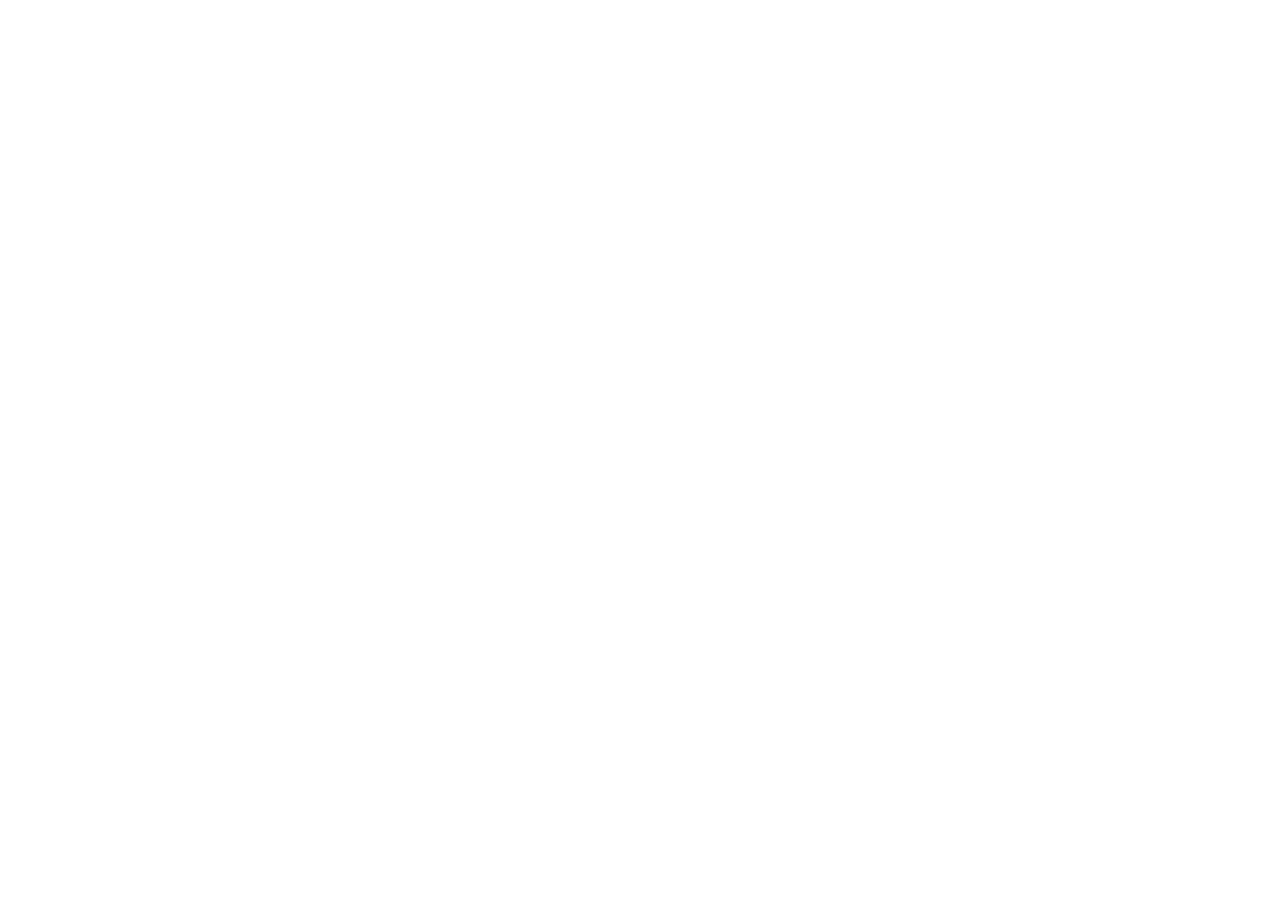
==== Landing Page/index.html @ a203ac1f "first commit" ====
<!DOCTYPE html>
<html lang="en">
<head>
<meta charset="UTF-8">
<meta name="viewport" content="width=device-width, initial-scale=1.0">
<meta http-equiv="X-UA-Compatible" content="ie=edge">
<meta name="Description" content="Enter your description here"/>
<link rel="stylesheet" href="https://cdnjs.cloudflare.com/ajax/libs/twitter-bootstrap/5.1.0/css/bootstrap.min.css">
<link rel="stylesheet" href="https://cdnjs.cloudflare.com/ajax/libs/font-awesome/5.15.4/css/all.min.css">
<link rel="stylesheet" href="assets/css/style.css">
<title>Title</title>
</head>
<body class="bg-white">
    <!-- Main Container -->
    <div class="container">

    <!-- Nav Bar and Header -->

        <!-- Nav Bar -->
        <div class="row">

        </div>

        <div class="row">
            <!-- Focus on your business -->
            <div class="col">

            </div>

            <!-- Icons -->
            <div class="col">

            </div>
        
        

        </div>



    <!-- Main Content -->
        <!-- Double Tap -->
        <div class="row">


        </div>

        <!-- Payments -->
        <div class="row">


        </div>

        <!-- Solutions -->
        <div class="row">


        </div>


    <!-- Footer -->

        <div class="row">


        </div>

        

    </div>

<script src="https://cdnjs.cloudflare.com/ajax/libs/popper.js/2.9.2/umd/popper.min.js"></script>
<script src="https://cdnjs.cloudflare.com/ajax/libs/twitter-bootstrap/5.1.0/js/bootstrap.min.js"></script>
</body>
</html>
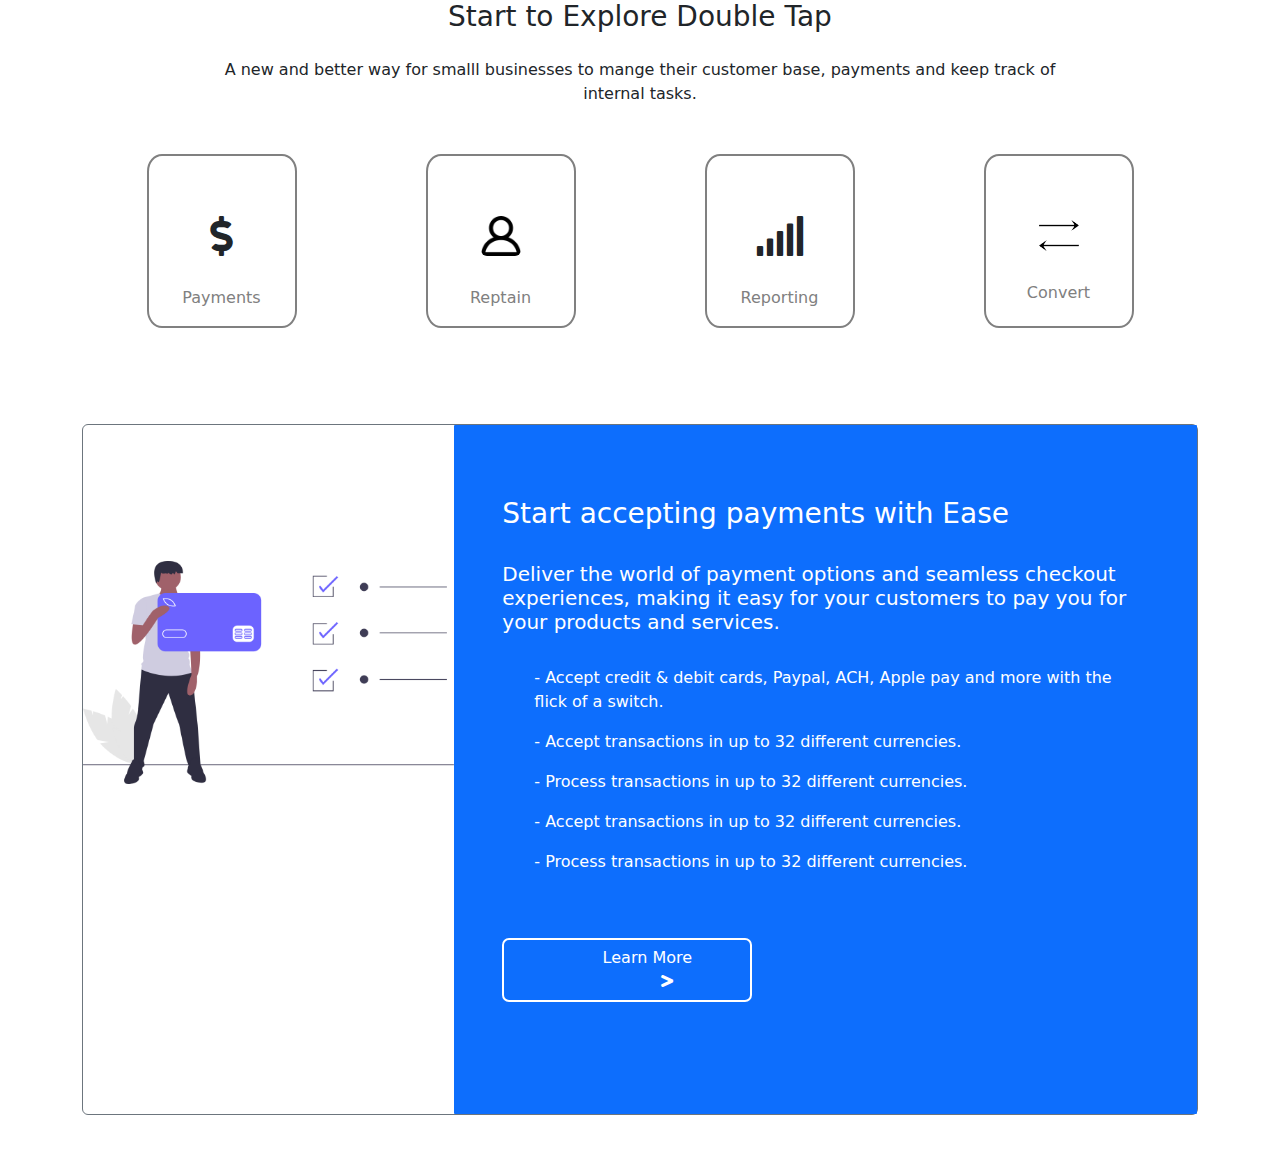
==== commit 1d657638: "first part done" ====
--- a/Landing Page/index.html
+++ b/Landing Page/index.html
@@ -8,7 +8,8 @@
 <link rel="stylesheet" href="https://cdnjs.cloudflare.com/ajax/libs/twitter-bootstrap/5.1.0/css/bootstrap.min.css">
 <link rel="stylesheet" href="https://cdnjs.cloudflare.com/ajax/libs/font-awesome/5.15.4/css/all.min.css">
 <link rel="stylesheet" href="assets/css/style.css">
-<title>Title</title>
+<link rel="stylesheet" href="landing-main.css">
+<title>Landing Page</title>
 </head>
 <body class="bg-white">
     <!-- Main Container -->
@@ -41,7 +42,52 @@
     <!-- Main Content -->
         <!-- Double Tap -->
         <div class="row">
+            <div class="col d-flex justify-content-center align-items-center flex-column">
+                <h3 class="mb-4">Start to Explore Double Tap</h3>
+                <p class="w-75 text-center mb-5">A new and better way for smalll businesses to mange their customer base, payments and keep track of internal tasks.</p>
+                <div class="d-flex justify-content-around w-100 mb-5">
+                    <div class="icon-container d-flex flex-column align-items-center justify-content-center">
+                        <i class="fas fa-dollar-sign main-fa-icon"></i>
+                        <p class="">Payments</p>
+                    </div>
+                    <div class="icon-container d-flex flex-column align-items-center justify-content-center">
+                        <img class="rounded main-icon" src="images/person.png">
+                        <p class="">Reptain</p>
+                    </div>
 
+                    <div class="icon-container d-flex flex-column align-items-center justify-content-center">
+                        <i class="fas fa-signal main-fa-icon"></i>
+                        <p class="">Reporting</p>
+                    </div>
+
+                    <div class="icon-container d-flex flex-column align-items-center justify-content-center">
+                        <img class="rounded main-icon" src="images/arrow.png">
+                        <p class="">Convert</p>
+                    </div>
+                </div>
+                <div class="d-flex justify-content-center mt-5 rounded border border-secondary h-100">
+                    <div class="b-2 col-4 h-100 mt-5 pt-5">
+                        <img class="main-l-picture w-100" src="images/cc.png">
+                    </div>
+                    <div class="main-test col-8 bg-primary text-white p-5">
+                        <h3 class="py-4">Start accepting payments with Ease</h3>
+                        <h5 class="pb-4">Deliver the world of payment options and seamless checkout experiences, making it easy for your customers to pay you for your products and services.</h5>
+                        <ul class="main-list mb-5">
+                            <li><p>- Accept credit & debit cards, Paypal, ACH, Apple pay and more with the flick of a switch.</p></li>
+                            <li><p>- Accept transactions in up to 32 different currencies.</p></li>
+                            <li><p>- Process transactions in up to 32 different currencies.</p></li>
+                            <li><p>- Accept transactions in up to 32 different currencies.</p></li>
+                            <li><p>- Process transactions in up to 32 different currencies.</p></li>
+                        </ul>
+                        <div class="pt-3 mb-3">
+                            <button type="button" class="main-word-btn btn border-white text-white mb-5"><span class="main-word-index">Learn More</span> <i class="main-btn fas fa-greater-than"></i></button>
+                        </div>
+
+                    </div>
+                </div>
+
+                
+            </div>
 
         </div>
 
--- a/Landing Page/landing-main.css
+++ b/Landing Page/landing-main.css
@@ -0,0 +1,50 @@
+* {
+    box-sizing: border-box;
+}
+
+.main-icon {
+    object-fit: contain;
+    width: 40px;
+}
+
+.icon-container {
+    width: 150px;
+    border: 2px solid gray;
+    border-radius: 10%;
+}
+.icon-container img, .main-fa-icon {
+    margin-top: 60px;
+    margin-bottom: 30px;
+}
+.icon-container p {
+    color: gray;
+}
+.main-fa-icon {
+    font-size: 40px;
+}
+
+.main-l-picture {
+    margin-top: 40px;
+}
+
+.main-test {
+    border-radius: 1px;
+}
+.main-btn {
+    z-index:0;
+    margin-left: 80px;
+}
+.main-word-btn {
+    text-align: center;
+    width: 250px;
+    border:2px solid white;
+    border-radius: 7px;
+}
+.main-word-index {
+    margin-left: 40px;
+    z-index: 1;
+}
+.main-list {
+    list-style-type: none;
+    margin: 0;
+}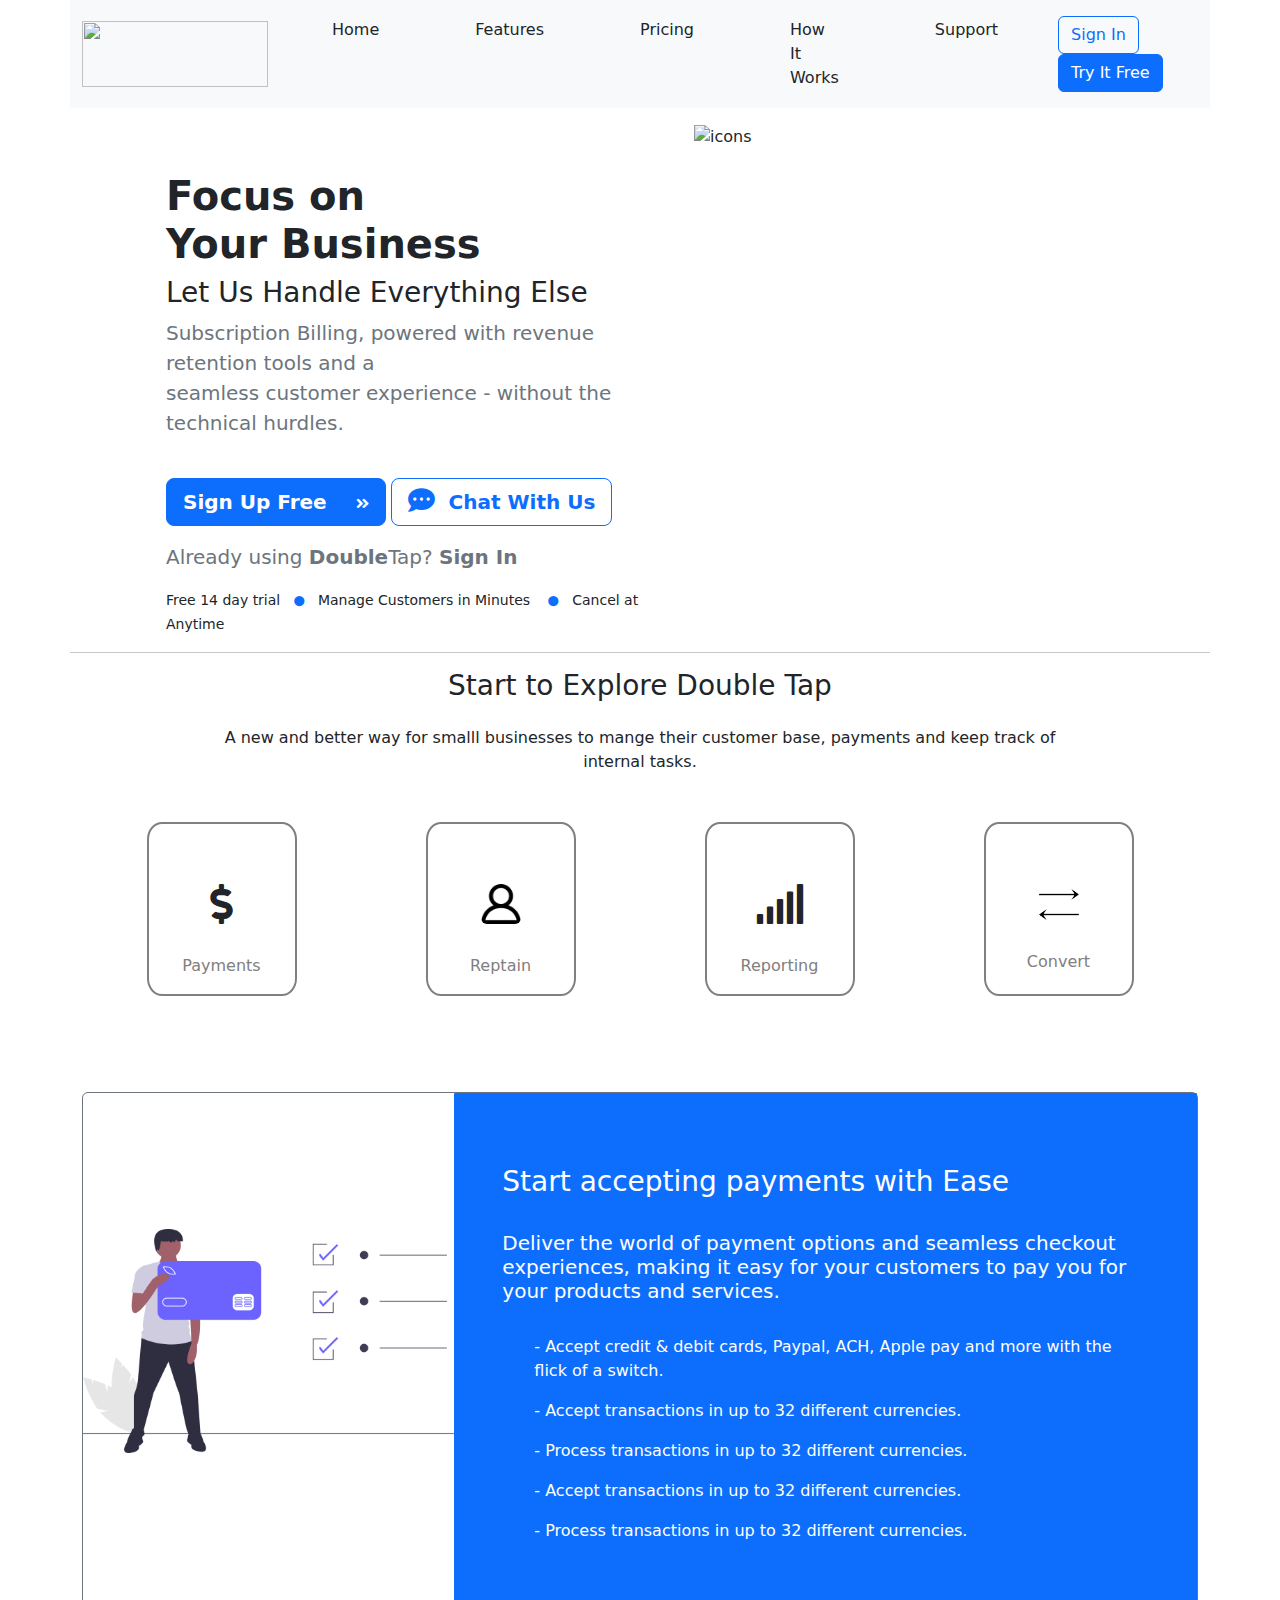
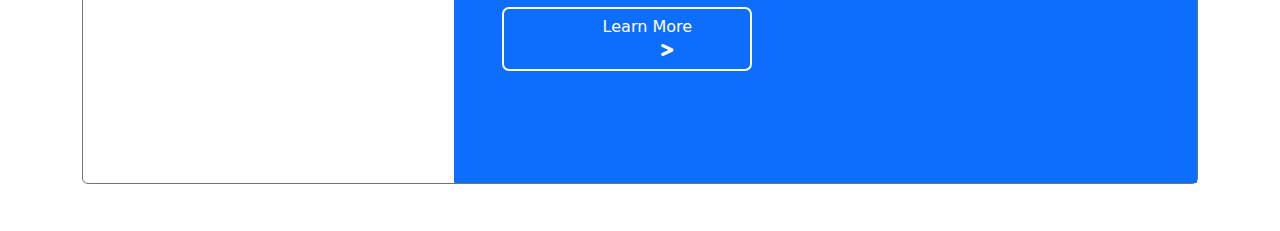
==== commit 59a83ed4: "nav bar and header updates" ====
--- a/Landing Page/index.html
+++ b/Landing Page/index.html
@@ -19,22 +19,60 @@
 
         <!-- Nav Bar -->
         <div class="row">
-
+            <nav class="navbar navbar-expand-lg navbar-light bg-light">
+                <div class="container-fluid">
+                    <a class="navbar-brand" href="#">
+                        <img src="./Images/Logo2.png" alt="" width="186" height="66">
+                    </a>
+                    <button class="navbar-toggler" type="button" data-bs-toggle="collapse" data-bs-target="#navbarNav">
+                        <span class="navbar-toggler-icon"></span>
+                    </button>
+                    <div class="collapse navbar-collapse" id="navbarNav">
+                        <ul class="navbar-nav mx-auto">
+                            <li class="nav-item px-3 mx-4 ">
+                                <a class="nav-link text-dark" href="#">Home</a>
+                            </li>
+                            <li class="nav-item px-3 mx-4 ">
+                                <a class="nav-link text-dark" href="#">Features</a>
+                            </li>
+                            <li class="nav-item px-3 mx-4 ">
+                                <a class="nav-link text-dark" href="#">Pricing</a>
+                            </li>
+                            <li class="nav-item px-3 mx-4 ">
+                                <a class="nav-link text-dark" href="#">How It Works</a>
+                            </li>
+                            <li class="nav-item px-3 mx-4 ">
+                                <a class="nav-link text-dark" href="#">Support</a>
+                            </li>
+                        </ul>
+                    </div>
+                    <nav class="navbar navbar-light bg-light">
+                        <form class="container-fluid justify-content-start">
+                            <button class="btn btn-outline-primary me-2" type="button"> Sign In </button>
+                            <button class="btn btn-primary" type="button">Try It Free</button>
+                        </form>
+                    </nav>
+                </div>
+            </nav>
         </div>
 
+        <!-- Focus on your business -->
         <div class="row">
-            <!-- Focus on your business -->
-            <div class="col">
-
+            <div class="col mt-5 pt-3 ms-5 ps-5">
+                <h1 class="fs-1 fw-bold">Focus on<br> Your Business</h1>
+                <h3 class="fs-3">Let Us Handle Everything Else</h3>
+                <p class="fs-5 text-secondary">Subscription Billing, powered with revenue retention tools and a <br> seamless customer experience - without the technical hurdles. </p><br>
+                <button type="button" class="btn btn-primary btn-lg fw-bold">Sign Up Free&nbsp;&nbsp; <i class="fas fa-angle-double-right ps-2 fa-xs"></i></button>
+                <button type="button" class="btn btn-outline-primary btn-lg fw-bold"> <i class="fas fa-comment-dots fa-lg"></i>  &nbsp;Chat With Us</button><br>
+                <p class="fs-5 text-secondary mt-3">Already using <span class="fw-bold">Double</span>Tap? <span class="fw-bold">Sign In</span></p>
+                <p ><small>Free 14 day trial &nbsp; <i class="fas fa-circle text-primary fa-xs"></i>&nbsp;&nbsp; Manage Customers in Minutes &nbsp;&nbsp; <i class="fas fa-circle text-primary fa-xs"></i> &nbsp;&nbsp;Cancel at Anytime</small></p>
             </div>
 
             <!-- Icons -->
-            <div class="col">
-
+            <div class="col mt-3">
+                <img src="./Images/Header-Side-1.png" alt="icons" height="555" width="500">
             </div>
-        
-        
-
+            <hr>
         </div>
 
 
@@ -111,7 +149,7 @@
 
         </div>
 
-        
+
 
     </div>
 
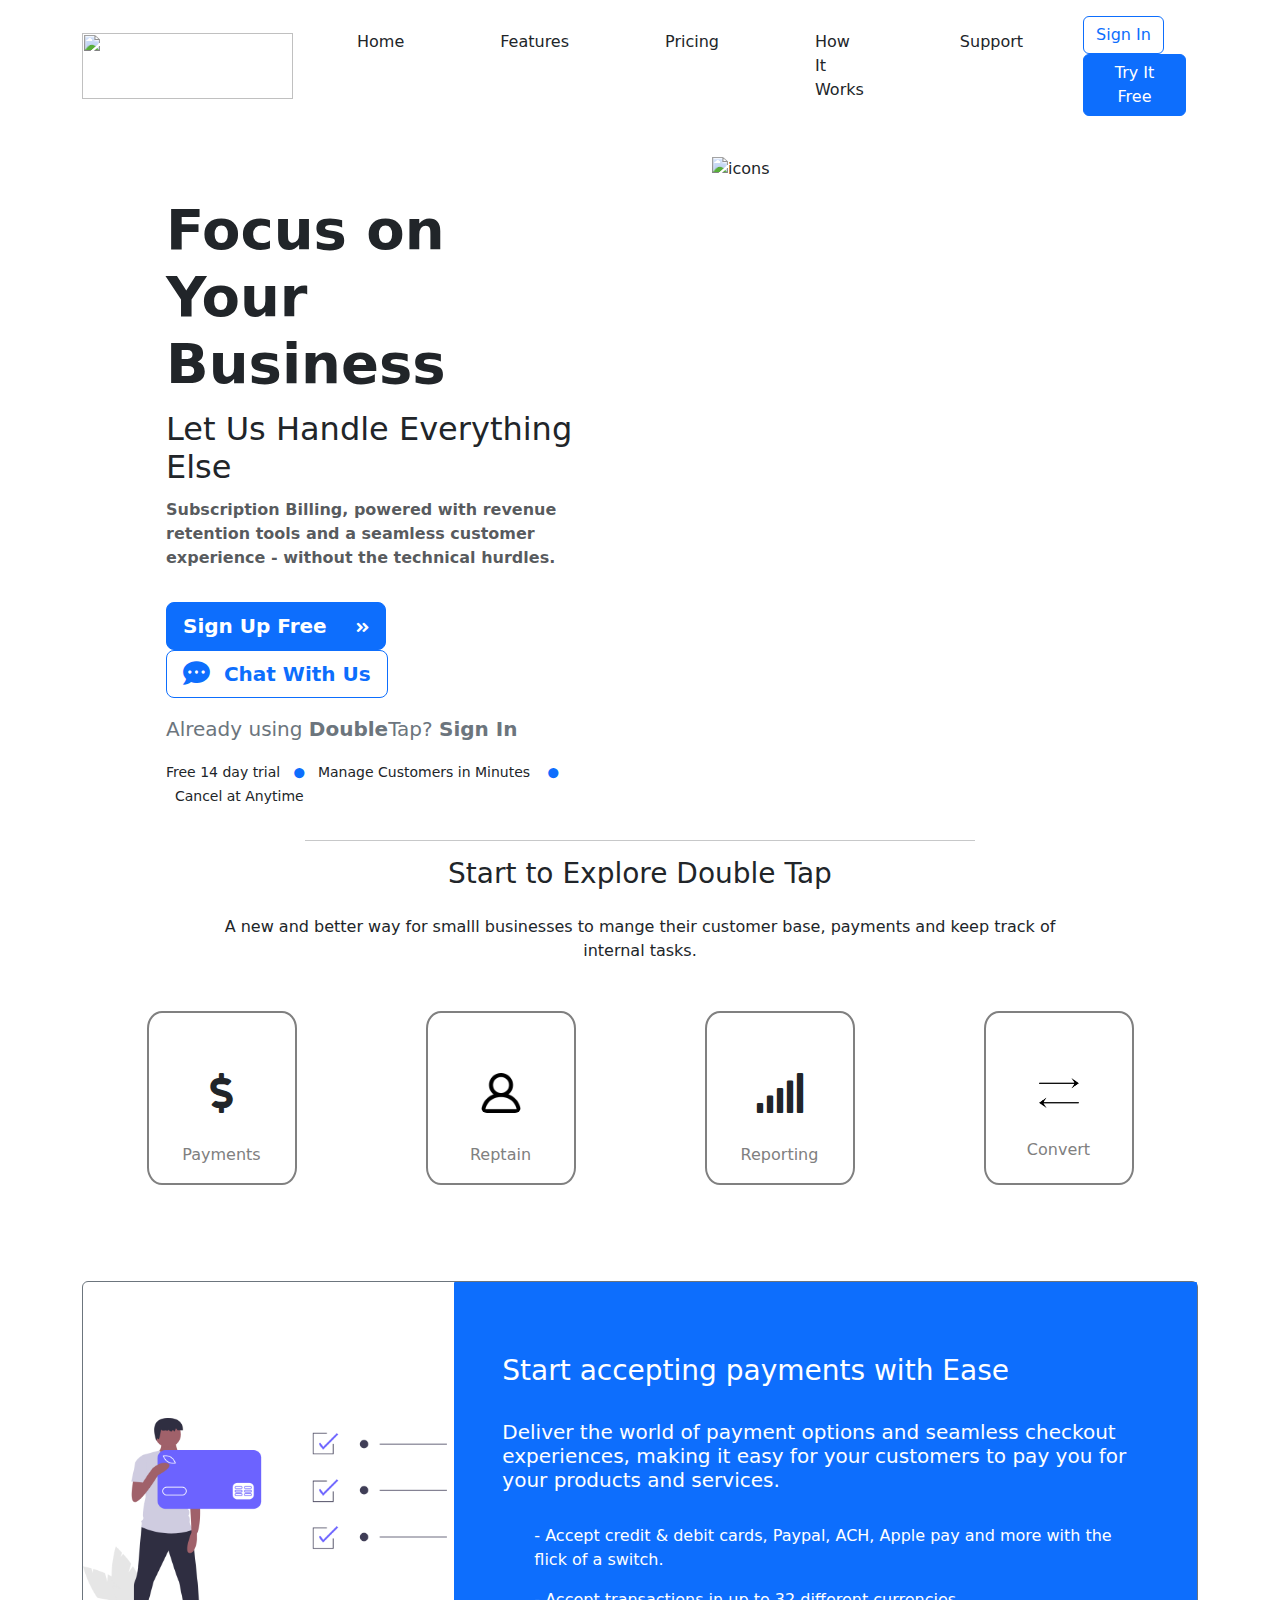
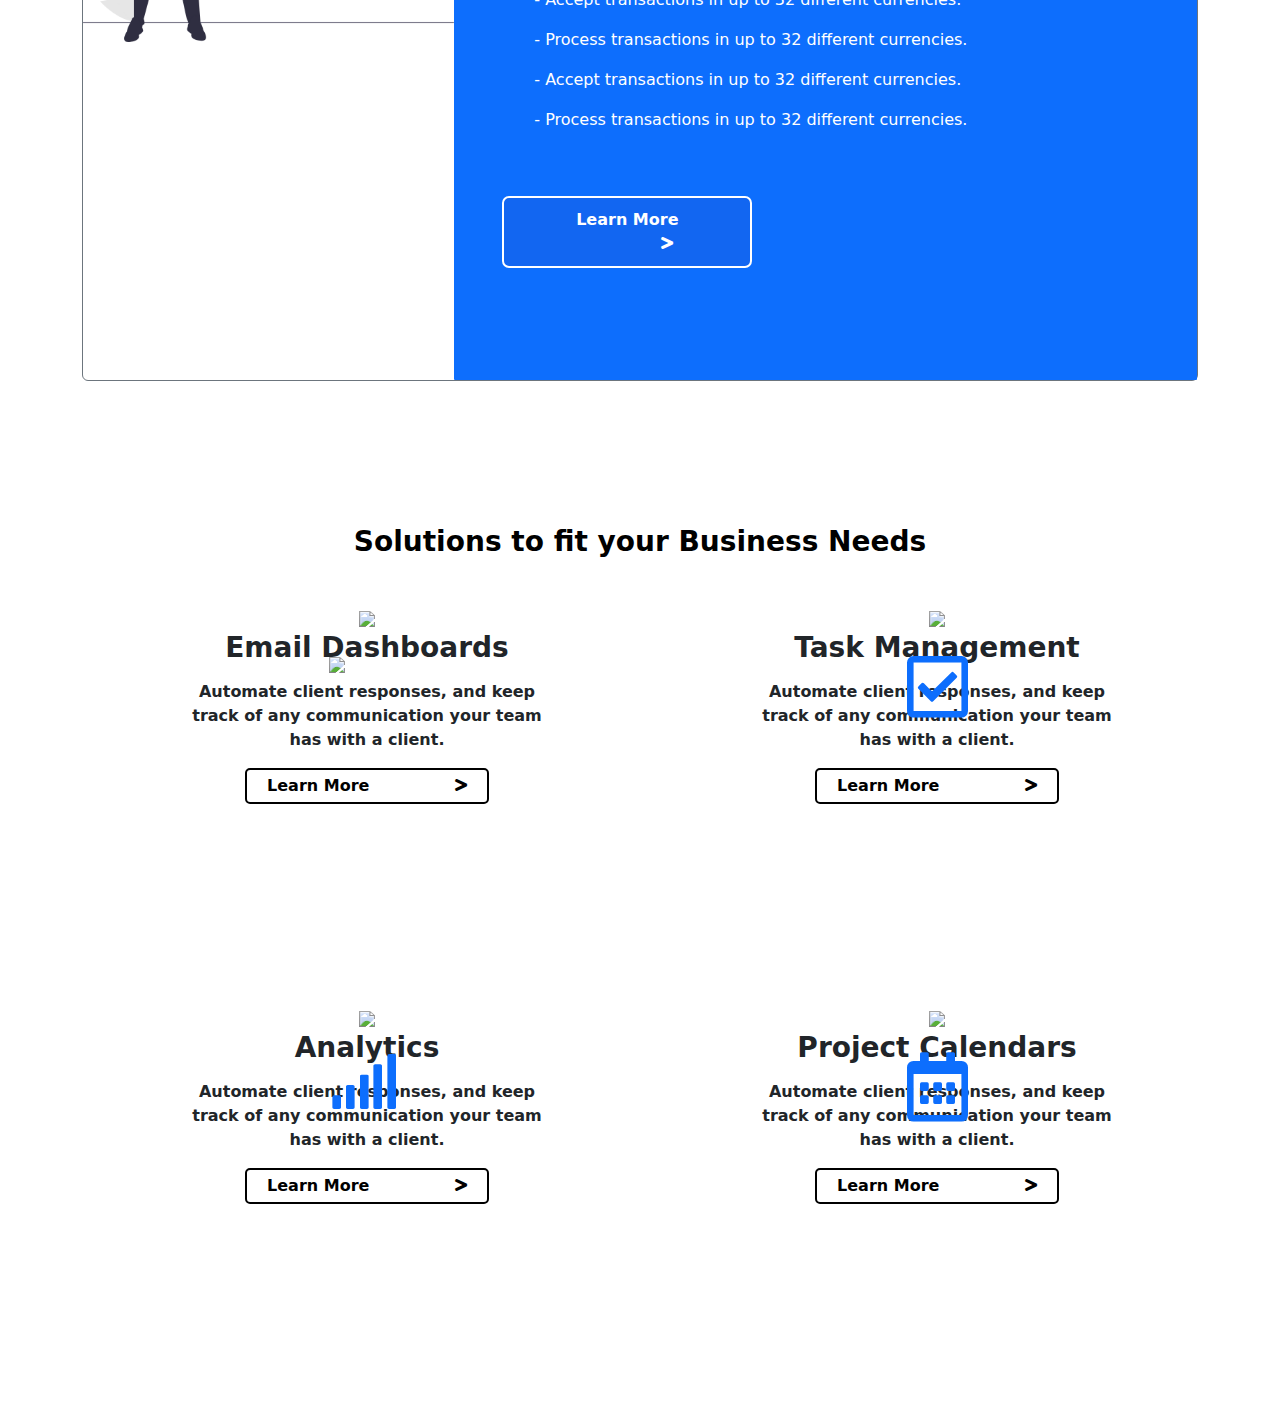
==== commit 08a6802f: "Merge pull request #6 from jerome0caruso/master" ====
--- a/Landing Page/index.html
+++ b/Landing Page/index.html
@@ -19,10 +19,10 @@
 
         <!-- Nav Bar -->
         <div class="row">
-            <nav class="navbar navbar-expand-lg navbar-light bg-light">
+            <nav class="navbar navbar-expand-lg navbar-light">
                 <div class="container-fluid">
                     <a class="navbar-brand" href="#">
-                        <img src="./Images/Logo2.png" alt="" width="186" height="66">
+                        <img src="./Images/Logo2.png" alt="" width="211" height="66">
                     </a>
                     <button class="navbar-toggler" type="button" data-bs-toggle="collapse" data-bs-target="#navbarNav">
                         <span class="navbar-toggler-icon"></span>
@@ -46,7 +46,7 @@
                             </li>
                         </ul>
                     </div>
-                    <nav class="navbar navbar-light bg-light">
+                    <nav class="navbar navbar-light">
                         <form class="container-fluid justify-content-start">
                             <button class="btn btn-outline-primary me-2" type="button"> Sign In </button>
                             <button class="btn btn-primary" type="button">Try It Free</button>
@@ -59,20 +59,20 @@
         <!-- Focus on your business -->
         <div class="row">
             <div class="col mt-5 pt-3 ms-5 ps-5">
-                <h1 class="fs-1 fw-bold">Focus on<br> Your Business</h1>
-                <h3 class="fs-3">Let Us Handle Everything Else</h3>
-                <p class="fs-5 text-secondary">Subscription Billing, powered with revenue retention tools and a <br> seamless customer experience - without the technical hurdles. </p><br>
-                <button type="button" class="btn btn-primary btn-lg fw-bold">Sign Up Free&nbsp;&nbsp; <i class="fas fa-angle-double-right ps-2 fa-xs"></i></button>
-                <button type="button" class="btn btn-outline-primary btn-lg fw-bold"> <i class="fas fa-comment-dots fa-lg"></i>  &nbsp;Chat With Us</button><br>
+                <h1 class="display-4 fw-bold pb-1">Focus on<br> Your Business</h1>
+                <h3 class="fs-2 pb-1">Let Us Handle Everything Else</h3>
+                <p class="fs-6 text-muted fw-bold pb-3">Subscription Billing, powered with revenue retention tools and a seamless customer experience - without the technical hurdles. </p>
+                <button type="button" class="btn btn-primary btn-lg fw-bold py-2">Sign Up Free&nbsp;&nbsp; <i class="fas fa-angle-double-right ps-2 fa-xs"></i></button>
+                <button type="button" class="btn btn-outline-primary btn-lg fw-bold py-2"> <i class="fas fa-comment-dots fa-lg"></i>  &nbsp;Chat With Us</button><br>
                 <p class="fs-5 text-secondary mt-3">Already using <span class="fw-bold">Double</span>Tap? <span class="fw-bold">Sign In</span></p>
                 <p ><small>Free 14 day trial &nbsp; <i class="fas fa-circle text-primary fa-xs"></i>&nbsp;&nbsp; Manage Customers in Minutes &nbsp;&nbsp; <i class="fas fa-circle text-primary fa-xs"></i> &nbsp;&nbsp;Cancel at Anytime</small></p>
             </div>
-
+    
             <!-- Icons -->
-            <div class="col mt-3">
-                <img src="./Images/Header-Side-1.png" alt="icons" height="555" width="500">
+            <div class="col mt-4 mx-5 ps-5">
+                <img src="../Landing Page/Images/Header-Side-1.png" alt="icons" height="555" width="500">
             </div>
-            <hr>
+            <center><hr style="width:60%"></center>
         </div>
 
 
@@ -107,6 +107,7 @@
                     <div class="b-2 col-4 h-100 mt-5 pt-5">
                         <img class="main-l-picture w-100" src="images/cc.png">
                     </div>
+                    <!-- Payments -->
                     <div class="main-test col-8 bg-primary text-white p-5">
                         <h3 class="py-4">Start accepting payments with Ease</h3>
                         <h5 class="pb-4">Deliver the world of payment options and seamless checkout experiences, making it easy for your customers to pay you for your products and services.</h5>
@@ -118,26 +119,52 @@
                             <li><p>- Process transactions in up to 32 different currencies.</p></li>
                         </ul>
                         <div class="pt-3 mb-3">
-                            <button type="button" class="main-word-btn btn border-white text-white mb-5"><span class="main-word-index">Learn More</span> <i class="main-btn fas fa-greater-than"></i></button>
+                            <button type="button" class="main-word-btn mb-5 fw-bold ">Learn More <i class="main-btn fas fa-greater-than"></i></button>
                         </div>
-
                     </div>
                 </div>
-
-                
             </div>
-
-        </div>
-
-        <!-- Payments -->
-        <div class="row">
-
-
         </div>
 
         <!-- Solutions -->
-        <div class="row">
+        <div class="main-sol-container row mt-4 pt-4">
+                <h3 class="main-solutions fw-bold text-black text-center mt-5 pt-5">Solutions to fit your Business Needs</h3>
 
+                <div class="main-need-container">
+                    <div class="main-need-container-i1">
+                        <div class="main-need text-center">
+                            <img class="main-need-img-bg" src="images/circle.png">
+                            <img class="main-need-img" src="./images/computer.png">
+                            <h3 class="fw-bold mb-3">Email Dashboards</h3>
+                            <p class="fw-bold">Automate client responses, and keep track of any communication your team has with a client.</p>
+                            <button type="button" class="main-sol-btn mb-5 fw-bold ">Learn More <i class="main-btn fas fa-greater-than"></i></button>
+                        </div>
+                        <div class="main-need text-center">
+                            <img class="main-need-img-bg" src="images/circle.png">
+                            <i class="text-primary main-need-img-i far fa-check-square"></i>
+                            <h3 class="fw-bold mb-3">Task Management</h3>
+                            <p class="fw-bold">Automate client responses, and keep track of any communication your team has with a client.</p>
+                            <button type="button" class="main-sol-btn mb-5 fw-bold ">Learn More <i class="main-btn fas fa-greater-than"></i></button>
+                        </div>
+                    </div>
+                    <div class="main-need-container-i2">
+                        <div class="main-need text-center">
+                            <img class="main-need-img-bg" src="images/circle.png">
+                            <i class="fas fa-signal main-fa-icon text-primary main-need-img-i2"></i>
+                            <h3 class="fw-bold mb-3">Analytics</h3>
+                            <p class="fw-bold">Automate client responses, and keep track of any communication your team has with a client.</p>
+                            <button type="button" class="main-sol-btn mb-5 fw-bold ">Learn More <i class="main-btn fas fa-greater-than"></i></button>
+                        </div>
+                        <div class="main-need text-center">
+                            <img class="main-need-img-bg" src="images/circle.png">
+                            <i class="far text-primary fa-calendar-alt main-need-img-i"></i>
+                            <h3 class="fw-bold mb-3">Project Calendars</h3>
+                            <p class="fw-bold">Automate client responses, and keep track of any communication your team has with a client.</p>
+                            <button type="button" class="main-sol-btn mb-5 fw-bold ">Learn More <i class="main-btn fas fa-greater-than"></i></button>
+                        </div>
+                    </div>
+
+                </div>
 
         </div>
 
--- a/Landing Page/landing-main.css
+++ b/Landing Page/landing-main.css
@@ -37,9 +37,20 @@
 .main-word-btn {
     text-align: center;
     width: 250px;
+    background-color: #1266F1;
     border:2px solid white;
     border-radius: 7px;
+    color:white;
+    padding: 10px 26px;
 }
+
+.main-word-btn:hover {
+    cursor: pointer;
+    color: #1266F1;
+    border:2px solid #1266F1;
+    background-color: white;
+}
+
 .main-word-index {
     margin-left: 40px;
     z-index: 1;
@@ -47,4 +58,103 @@
 .main-list {
     list-style-type: none;
     margin: 0;
+}
+.main-need {
+    padding: 0px 96px;
+    position: relative;
+    width: 570px;
+}
+.main-need-img-bg {
+    z-index: 0;
+    width:155px;
+}
+.main-need-img {
+    z-index: 1;
+    width: 75px;
+    position: absolute;
+    top: 50px;
+    right: 248px;
+}
+.main-need-img-i {
+    z-index: 1;
+    width: 75px;
+    position: absolute;
+    top: 45px;
+    right: 247px;
+    font-size: 70px;
+}
+
+.main-need-img-i2 {
+    z-index: 1;
+    width: 75px;
+    position: absolute;
+    bottom: 128px;
+    right: 250px;
+    font-size: 55px;
+}
+
+.main-solutions {
+    height:50px;
+    margin-bottom: 80px;
+}
+.main-need-container {
+    margin: 0px auto;
+    display: flex;
+    flex-direction: column;
+    width: 100%;
+    justify-content: space-around;
+    flex-wrap: wrap;
+}
+.main-need-container-i1, .main-need-container-i2 {
+    display: flex;
+    height: 260px;
+    justify-content: space-around;
+    margin-bottom: 140px;
+}
+@media only screen and (max-width: 1005px){
+    .main-need-container {
+        margin: 0px auto;
+        display: flex;
+
+        width: 100%;
+
+    }
+    .main-sol-container {
+        height: auto;
+    }
+    .main-need-container-i1, .main-need-container-i2 {
+        display: flex;
+        justify-content: center;
+        align-items: center;
+        flex-direction: column;
+        height: auto;
+        margin-bottom: 40px;
+    }
+    .main-need-img-i2 {
+        z-index: 1;
+        width: 75px;
+        position: absolute;
+        bottom: 214px;
+        right: 250px;
+        font-size: 55px;
+    }
+}
+
+
+.main-sol-btn {
+    color: black;
+    border:2px solid black;
+    border-radius: 5px;
+    padding: 4px 20px;
+    text-align: center;
+    background-color: white;
+}
+
+.main-sol-btn:hover {
+    text-align: center;
+    background-color: #1266F1;
+    border:2px solid #478bf8;
+    border-radius: 7px;
+    color:white;
+    padding: 4px 20px;
 }